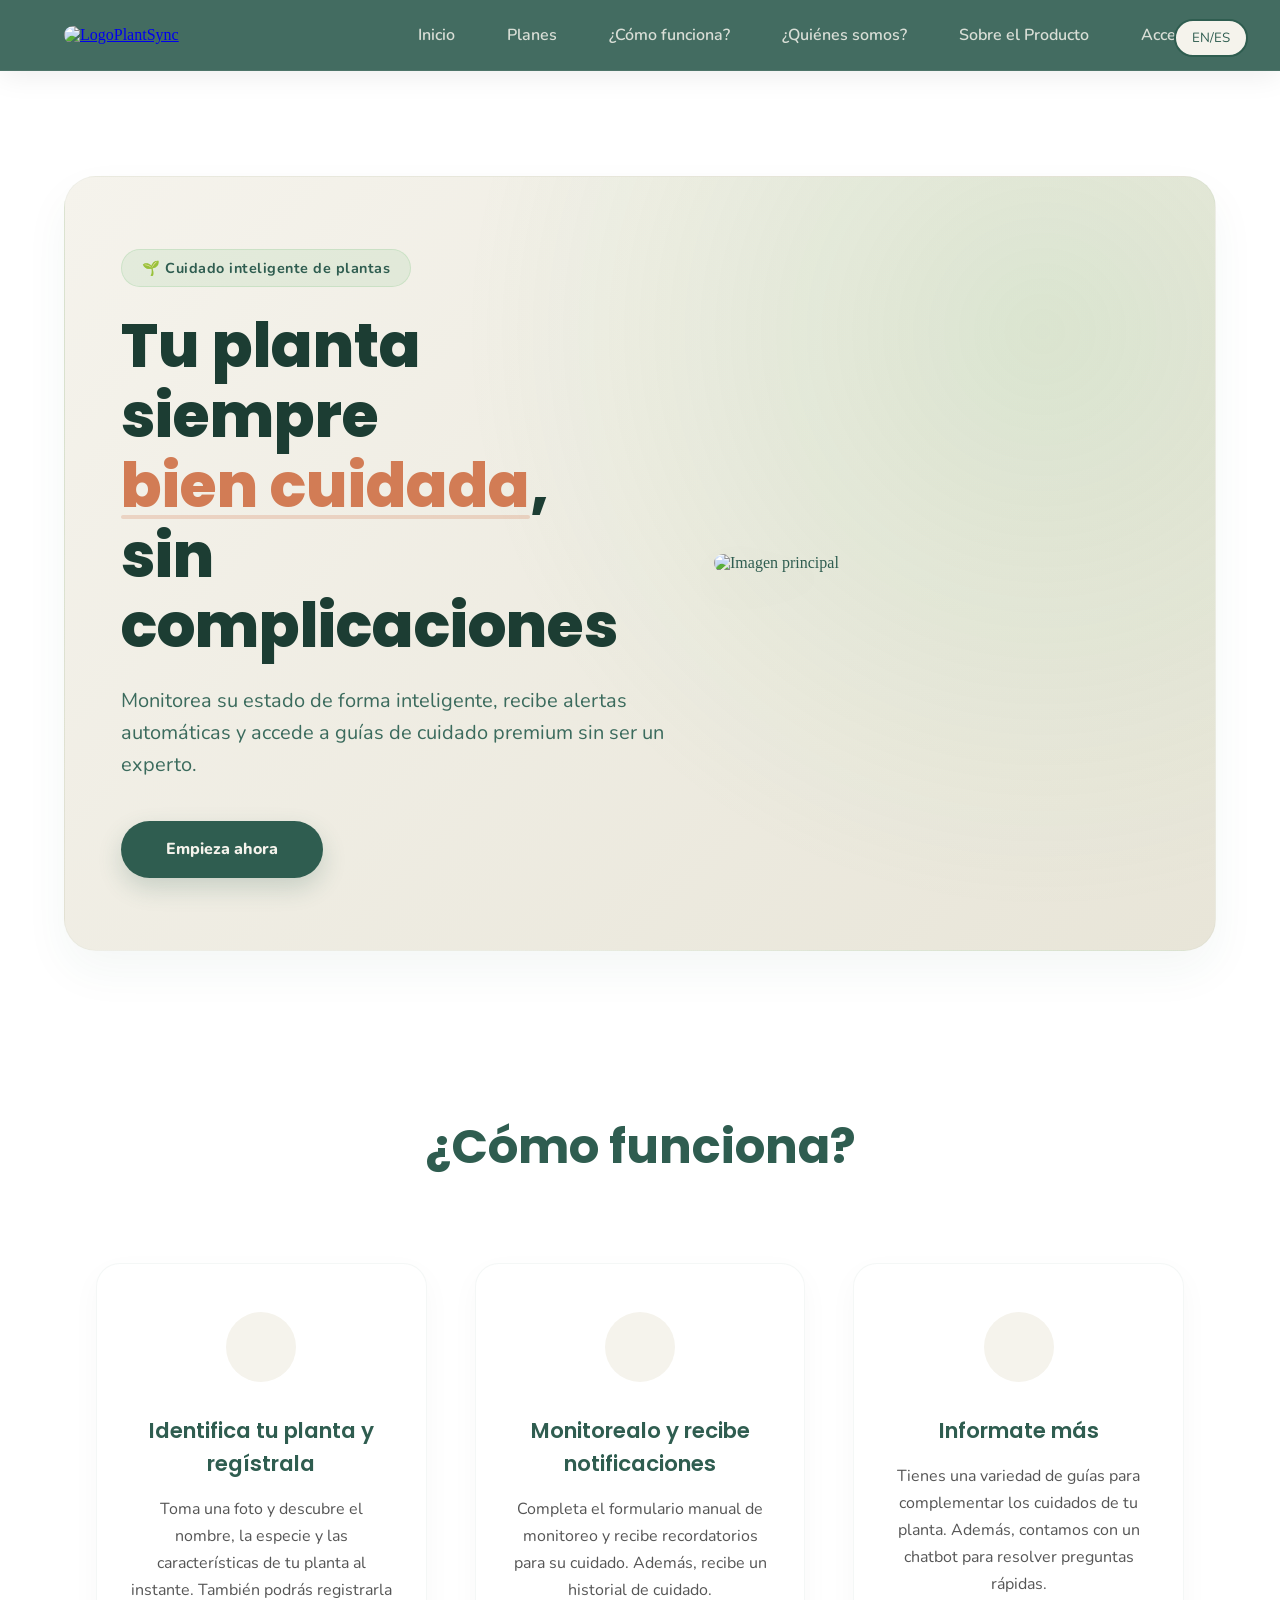
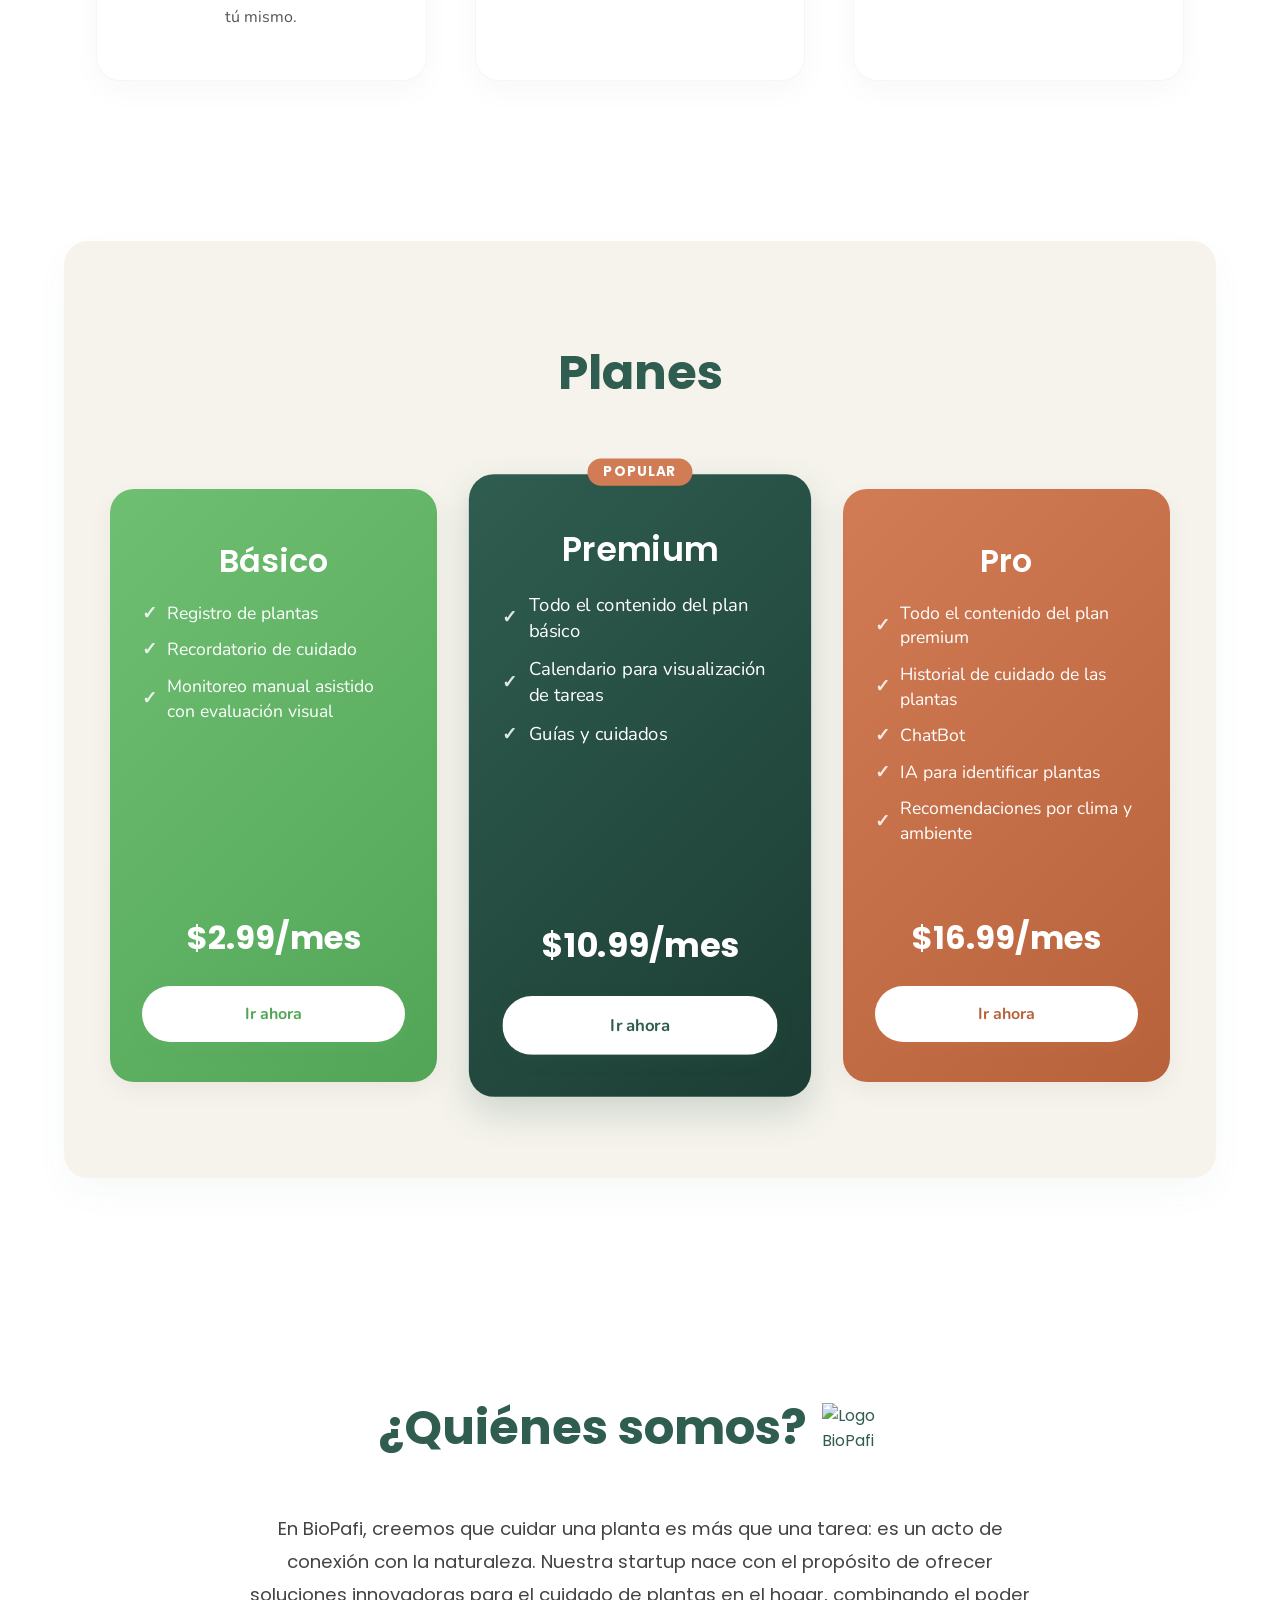
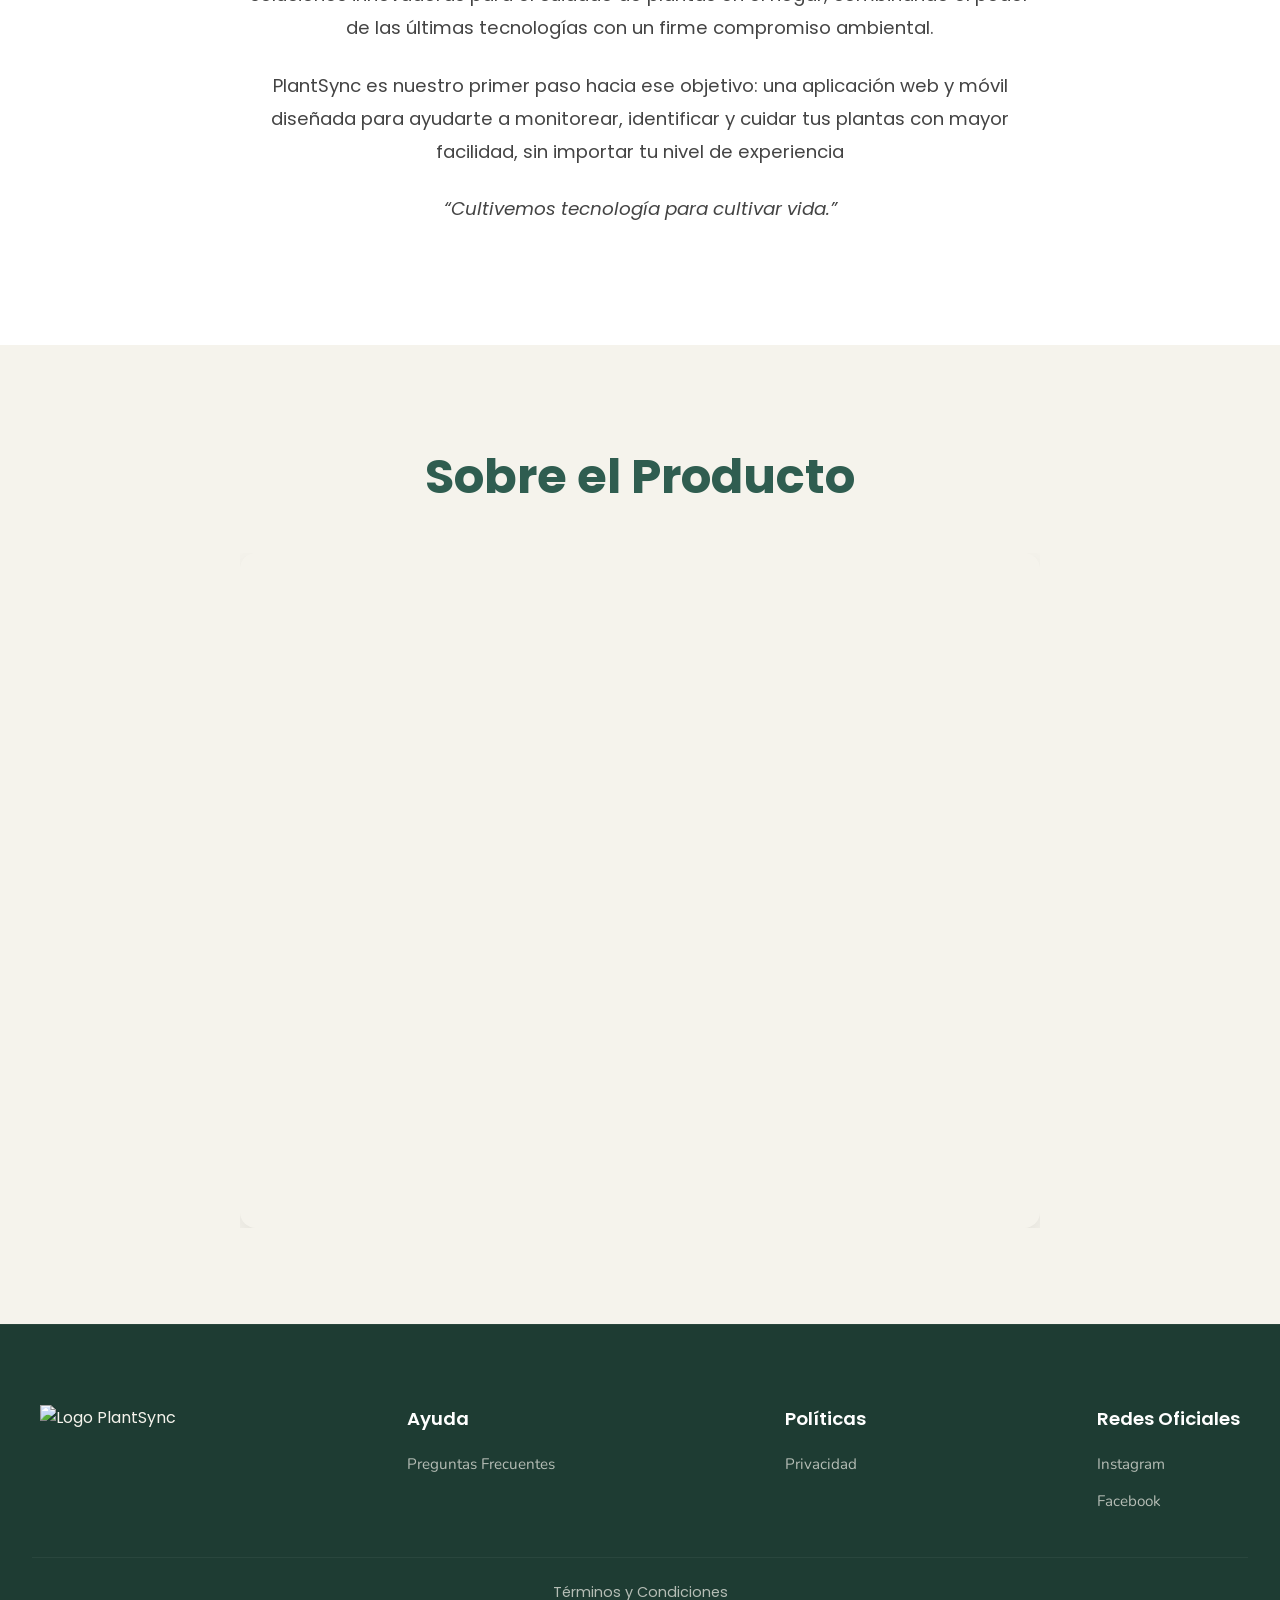
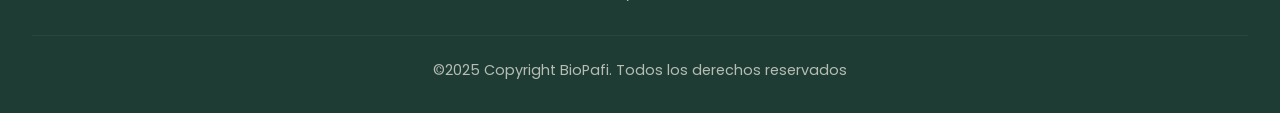
==== index.html @ e00ad630 "Update landing page design and remove team section Modernize landing page UI with gradients, animati" ====
<!DOCTYPE html>
<html lang="es">
<head>
    <meta charset="UTF-8">
    <title>PlantSync – Cuida tus plantas con tecnología inteligente</title>
    <meta name="description" content="Plataforma web para el monitoreo asistido, registro y recomendaciones personalizadas para el cuidado de tus plantas. Ideal para principiantes y expertos."/>
    <meta name="keywords" content="cuidado de plantas, monitoreo de plantas, jardinería digital, sensores, app para plantas"/>

    <meta name="author" content="Equipo BioPafi"/>
    <meta name="copyright" content="Copyright Biopafi team" />

    <link rel="stylesheet" href="style.css">

    <script type="module" src="script.js"></script>

    <!--FontAwesome-->
    <script src="https://kit.fontawesome.com/d72909e20f.js" crossorigin="anonymous"></script>

    <!-- Google Fonts: Inter, Nunito y Poppins -->
    <link rel="preconnect" href="https://fonts.googleapis.com">
    <link rel="preconnect" href="https://fonts.gstatic.com" crossorigin>
    <link href="https://fonts.googleapis.com/css2?family=Inter:ital,opsz,wght@0,14..32,100..900;1,14..32,100..900&family=Nunito:ital,wght@0,200..1000;1,200..1000&family=Poppins:ital,wght@0,100..900;1,100..900&display=swap" rel="stylesheet">


</head>
<body>
    
    <!--Header-->
    <header class="header">

        <div class="container-head">

            <button class="open-menu">

                <i class="fa-solid fa-bars"></i>

            </button>
  
            <div class="logo">

                <a href="#inicio">

                    <img src="images/logo.png" alt="LogoPlantSync" />

                </a>

            </div>
  
            <nav class="topheader">

                <ul class="menu-horizontal">


                    <li><a href="#inicio">Inicio</a></li>
                    <li><a href="#planes">Planes</a></li>
                    <li><a href="#funcionamiento">¿Cómo funciona?</a></li>
                    <li><a href="#quienes-somos">¿Quiénes somos?</a></li>
                    <li><a href="#about-product">Sobre el Producto</a></li>
                    <li><a href="https://yellow-ocean-0e2fe8a10.6.azurestaticapps.net/login">Acceder</a></li>
                </ul>

            </nav>
            
            <button id="language-toggle" class="language-btn">
                EN/ES
            </button>

        </div>

    </header>

    <!--Main-->
    <main>

        <!--HERO-->
        <section class="hero" id="inicio">

            <div class="hero-content">

                <div class="hero-badge" data-lang-es="🌱 Cuidado inteligente de plantas" data-lang-en="🌱 Smart Plant Care">🌱 Cuidado inteligente de plantas</div>

                <h1 data-lang-es="Tu planta siempre<br><span class='highlight'>bien cuidada</span>,<br>sin complicaciones" 
                    data-lang-en="Your plant always<br><span class='highlight'>well cared for</span>,<br>without complications">Tu planta siempre<br><span class="highlight">bien cuidada</span>,<br>sin complicaciones</h1>

                <p data-lang-es="Monitorea su estado de forma inteligente, recibe alertas automáticas y accede a guías de cuidado premium sin ser un experto." 
                    data-lang-en="Smartly monitor its status, receive automatic alerts and access premium care guides without being an expert.">Monitorea su estado de forma inteligente, recibe alertas automáticas y accede a guías de cuidado premium sin ser un experto.</p>

                <a href="https://yellow-ocean-0e2fe8a10.6.azurestaticapps.net/register" class="cta-button" data-lang-es="Empieza ahora" data-lang-en="Start now">Empieza ahora</a>

            </div>

            <div class="hero-image">
                
                <img src="images/image-hero.png" alt="Imagen principal" />

            </div>

        </section>

        <!--HOW-IT-WORKS-->
        <section class="how-it-works" id="funcionamiento">

            <h2 data-lang-es="¿Cómo funciona?" data-lang-en="How does it work?">¿Cómo funciona?</h2>

            <div class="steps">

                <div class="step">

                    <i class="fa-solid fa-1"></i>

                    <h3 data-lang-es="Identifica tu planta y regístrala" data-lang-en="Identify your plant and register it">Identifica tu planta y regístrala</h3>

                    <p data-lang-es="Toma una foto y descubre el nombre, la especie y las características de tu planta al instante. También podrás registrarla tú mismo." data-lang-en="Take a photo and instantly discover your plant's name, species, and characteristics. You can also register it yourself.">Toma una foto y descubre el nombre, la especie y las características de tu planta al instante. También podrás registrarla tú mismo.</p>

                </div>

                <div class="step">

                    <i class="fa-solid fa-2"></i>

                    <h3 data-lang-es="Monitorealo y recibe notificaciones" data-lang-en="Monitor it and receive notifications">Monitorealo y recibe notificaciones</h3>

                    <p data-lang-es="Completa el formulario manual de monitoreo y recibe recordatorios para su cuidado. Además, recibe un historial de cuidado." data-lang-en="Complete the manual monitoring form and receive reminders for your care. You'll also receive a care history.">Completa el formulario manual de monitoreo y recibe recordatorios para su cuidado. Además, recibe un historial de cuidado.</p>

                </div>

                <div class="step">

                    <i class="fa-solid fa-3"></i>

                    <h3 data-lang-es="Informate más" data-lang-en="Find out more">Informate más</h3>

                    <p data-lang-es="Tienes una variedad de guías para complementar los cuidados de tu planta. Además, contamos con un chatbot para resolver preguntas rápidas." data-lang-en="You have a variety of guides to complement your plant's care. We also have a chatbot to answer quick questions.">Tienes una variedad de guías para complementar los cuidados de tu planta. Además, contamos con un chatbot para resolver preguntas rápidas.</p>

                </div>

            </div>

        </section>
    
        <!--PLANS-->
        <section class="plans" id="planes">
            <h2 data-lang-es="Planes" data-lang-en="Plans">Planes</h2>
            <div class="plan-container">
                <div class="plan plan-1">
                    <h3 data-lang-es="Básico" data-lang-en="Basics">Básico</h3>
                    <div class="plan-content">
                        <ul>
                            <li data-lang-es="Registro de plantas" data-lang-en="Plant registration">
                                Registro de plantas
                            </li>
                            <li data-lang-es="Recordatorio de cuidado" data-lang-en="Care Reminder">
                                Recordatorio de cuidado
                            </li>
                            <li data-lang-es="Monitoreo manual asistido con evaluación visual" data-lang-en="Manually assisted monitoring with visual assessment">
                                Monitoreo manual asistido con evaluación visual
                            </li>
                        </ul>
                    </div>
                    <p data-lang-es="$2.99/mes" data-lang-en="$2.99/month">$2.99/mes</p>
                    <a href="https://yellow-ocean-0e2fe8a10.6.azurestaticapps.net/register" class="plan-button" data-lang-es="Ir ahora" data-lang-en="Go now">Ir ahora</a>
                </div>

                <div class="plan plan-2">
                    <h3>Premium</h3>
                    <div class="plan-content">
                        <ul>
                            <li data-lang-es="Todo el contenido del plan básico" data-lang-en="All content of the basic plan">
                                Todo el contenido del plan básico
                            </li>
                            <li data-lang-es="Calendario para visualización de tareas" data-lang-en="Calendar for viewing tasks">
                                Calendario para visualización de tareas
                            </li>
                            <li data-lang-es="Guías y cuidados" data-lang-en="Guides and care">
                                Guías y cuidados
                            </li>
                        </ul>
                    </div>
                    <p data-lang-es="$10.99/mes" data-lang-en="$10.99/month">$10.99/mes</p>
                    <a href="https://yellow-ocean-0e2fe8a10.6.azurestaticapps.net/register" class="plan-button" data-lang-es="Ir ahora" data-lang-en="Go now">Ir ahora</a>
                </div>

                <div class="plan plan-3">
                    <h3>Pro</h3>
                    <div class="plan-content">
                        <ul>
                            <li data-lang-es="Todo el contenido del plan premium" data-lang-en="All content of the premium plan">
                                Todo el contenido del plan premium
                            </li>
                            <li data-lang-es="Historial de cuidado de las plantas" data-lang-en="Plant care history">
                                Historial de cuidado de las plantas
                            </li>
                            <li data-lang-es="ChatBot" data-lang-en="ChatBot">
                                ChatBot
                            </li>
                            <li data-lang-es="IA para identificar plantas" data-lang-en="AI to identify plants">
                                IA para identificar plantas
                            </li>
                            <li data-lang-es="Recomendaciones por clima y ambiente" data-lang-en="Recommendations by climate and environment">
                                Recomendaciones por clima y ambiente
                            </li>
                        </ul>
                    </div>
                    <p data-lang-es="$16.99/mes" data-lang-en="$16.99/month">$16.99/mes</p>
                    <a href="https://yellow-ocean-0e2fe8a10.6.azurestaticapps.net/register" class="plan-button" data-lang-es="Ir ahora" data-lang-en="Go now">Ir ahora</a>
                </div>
            </div>
        </section>

        <br> 
        <br> 
        <br>

        <!-- About us -->
        <section class="about-us" id="quienes-somos">
            <div class="about-container">
              <div class="about-header">
                <h2 data-lang-es="¿Quiénes somos?" data-lang-en="Who are we?">¿Quiénes somos?</h2>
                <img src="images/LogoBioPafi.png" alt="Logo BioPafi" class="about-logo">
              </div>
              <div class="about-text">
                <p data-lang-es="En BioPafi, creemos que cuidar una planta es más que una tarea: es un acto de conexión con la naturaleza. 
                Nuestra startup nace con el propósito de ofrecer soluciones innovadoras para el cuidado de plantas en el hogar, combinando el poder de las últimas tecnologías con un firme compromiso ambiental." data-lang-en="At BioPafi, we believe that caring for a plant is more than a chore: it's an act of connection with nature.
                Our startup was born with the purpose of offering innovative solutions for home plant care, combining the power of the latest technologies with a firm environmental commitment.">
                    En BioPafi, creemos que cuidar una planta es más que una tarea: es un acto de conexión con la naturaleza. 
                    Nuestra startup nace con el propósito de ofrecer soluciones innovadoras para el cuidado de plantas en el hogar, combinando el poder de las últimas tecnologías con un firme compromiso ambiental.
                </p>
                <p data-lang-es="PlantSync es nuestro primer paso hacia ese objetivo: una aplicación web y móvil diseñada para ayudarte a monitorear, identificar y cuidar tus plantas con mayor facilidad, sin importar tu nivel de experiencia" data-lang-en="PlantSync is our first step toward that goal: a web and mobile app designed to help you monitor, identify, and care for your plants more easily, no matter your experience level.">
                    PlantSync es nuestro primer paso hacia ese objetivo: una aplicación web y móvil diseñada para ayudarte a monitorear, identificar y cuidar tus plantas con mayor facilidad, sin importar tu nivel de experiencia
                </p>
                <p data-lang-es="Cultivemos tecnología para cultivar vida." data-lang-en="Let's cultivate technology to cultivate life."><em>“Cultivemos tecnología para cultivar vida.”</em></p>
              </div>
            </div>
          </section>
        <!-- About the Product -->
        <section class="about-product" id="about-product">
            <div class="about-product-container">
                <h2 data-lang-es="Sobre el Producto" data-lang-en="About the Product">Sobre el Producto</h2>
                <div class="video-container">
                    <iframe width="560" height="315" src="https://www.youtube.com/embed/6dQiL5Xb8GU" frameborder="0" allow="accelerometer; autoplay; clipboard-write; encrypted-media; gyroscope; picture-in-picture" allowfullscreen></iframe>
                </div>
            </div>
        </section>


        <!-- Footer -->
        <footer class="footer">
            <div class="footer-content">
                <div class="footer-logo">
                    <img src="images/PlantSync-logo2.png" alt="Logo PlantSync">
                </div>
            <div class="footer-section">
                <h4 data-lang-es="Ayuda." data-lang-en="Help">Ayuda</h4>
                <ul>
                <li data-lang-es="Preguntas Frecuentes" data-lang-en="Frequently Asked Questions"><a href="#">Preguntas Frecuentes</a></li>
                </ul>
            </div>
            <div class="footer-section">
                <h4 data-lang-es="Políticas" data-lang-en="Policies">Políticas</h4>
                <ul>
                <li data-lang-es="Privacidad" data-lang-en="Privacy"><a href="#">Privacidad</a></li>
                </ul>
            </div>
            <div class="footer-section">
                <h4 data-lang-es="Redes Oficiales" data-lang-en="Official Networks">Redes Oficiales</h4>
                <ul>
                <li><a href="#">Instagram</a></li>
                <li><a href="#">Facebook</a></li>
                </ul>
            </div>
            </div>
            <div class="footer-bottom">
            <a href="terms-conditions.html" data-lang-es="Términos y Condiciones" data-lang-en="Terms and Conditions">Términos y Condiciones</a>
            </div>
            <div class="footer-bottom">
                <a href="#" data-lang-es="©2025 Copyright BioPafi. Todos los derechos reservados" data-lang-en="©2025 Copyright BioPafi. All rights reserved.">©2025 Copyright BioPafi. Todos los derechos reservados</a>
            </div>
        </footer>
    </main>
</body>
---- style.css ----
html {
  scroll-behavior: smooth;
}

* {
    margin: 0;
    padding: 0;
    box-sizing: border-box;
  }
  
  body {
    background-color: #FFFFFF;
    color: #2F5D50;
    padding-top: 8rem;
  }

  /*HEADER*/

  .header {
    position: fixed;
    left: 0;
    top: 0;
    width: 100%;
    background-color: rgba(47, 93, 80, 0.9);
    backdrop-filter: blur(12px);
    -webkit-backdrop-filter: blur(12px);
    color: #FFFFFF;
    padding: 1rem 0;
    z-index: 1000;
    box-shadow: 0 4px 30px rgba(0, 0, 0, 0.08);
    border-bottom: 1px solid rgba(255, 255, 255, 0.05);
    transition: all 0.3s ease;
  }

  .logo img {
    display: flex;
    justify-content: space-between;
    width: 180px;
    border-radius: 12px;
  }
  
  .container-head {
    display: flex;
    justify-content: space-between;
    align-items: center;
    width: 90%;
    max-width: 1200px;
    margin: auto;
    flex-wrap: wrap;
  }

  .topheader {
    display: flex;
    align-items: center;
    justify-content: space-between;
  }
  
  .menu-horizontal {
    list-style: none;
    display: flex;
    justify-content: space-around;
    flex-wrap: wrap;
    gap: 20px;
  }
  
  .menu-horizontal li a {
    display: block;
    padding: 8px 16px;
    color: rgba(245, 243, 236, 0.85);
    text-decoration: none;
    font-family: "Nunito", sans-serif;
    font-weight: 600;
    border-radius: 20px;
    transition: all 0.3s ease;
  }
  
  .menu-horizontal li a:hover {
    color: #FFFFFF;
    background-color: rgba(255, 255, 255, 0.15);
  }

  .language-btn {
    position: fixed;
    top: 1.2rem;
    right: 2rem;
    background: #F5F3EC;
    color: #2F5D50;
    border: 2px solid #2F5D50;
    padding: 0.5rem 1rem;
    border-radius: 20px;
    cursor: pointer;
    z-index: 1001;
    font-family: "Nunito", sans-serif;
    transition: all 0.3s ease;
}

.language-btn:hover {
    background: #2F5D50;
    color: #F5F3EC;
    border-color: #F5F3EC;
}



  /*HERO SECTION*/

  .hero {
    display: flex;
    justify-content: space-between;
    align-items: center;
    scroll-margin-top: 8rem;
    padding: 4.5rem 3.5rem;
    background: radial-gradient(circle at 85% 20%, rgba(111, 191, 115, 0.15) 0%, rgba(245, 243, 236, 0) 50%), linear-gradient(135deg, #F5F3EC 0%, #E8E5D8 100%);
    color: #2F5D50;
    border-radius: 32px;
    flex-wrap: wrap;
    gap: 3rem;
    max-width: 1200px;
    margin: 3rem auto;
    width: 90%;
    box-shadow: 0 20px 45px rgba(47, 93, 80, 0.05);
    position: relative;
    border: 1px solid rgba(47, 93, 80, 0.03);
  }

  .hero-badge {
    display: inline-block;
    background-color: rgba(111, 191, 115, 0.12);
    color: #2F5D50;
    padding: 0.5rem 1.25rem;
    border-radius: 30px;
    font-size: 0.9rem;
    font-weight: 700;
    font-family: "Nunito", sans-serif;
    margin-bottom: 1.5rem;
    letter-spacing: 0.5px;
    border: 1px solid rgba(111, 191, 115, 0.2);
  }

  .hero-content {
    padding: 0;
    flex: 1 1 500px;
  }
  
  .hero-content h1 {
    font-size: 3.8rem;
    font-family: "Poppins", sans-serif;
    line-height: 1.15;
    margin-bottom: 1.5rem;
    font-weight: 800;
    color: #1c3d33;
  }

  .hero-content .highlight {
    color: #D27C55;
    position: relative;
    display: inline-block;
  }

  .hero-content .highlight::after {
    content: '';
    position: absolute;
    bottom: 2px;
    left: 0;
    width: 100%;
    height: 4px;
    background-color: rgba(210, 124, 85, 0.25);
    border-radius: 2px;
  }

  .hero-content p {
    font-size: 1.25rem;
    font-family: "Nunito", sans-serif;
    line-height: 1.6;
    margin-bottom: 2.5rem;
    color: #3b6b5d;
    max-width: 580px;
  }
  
  .cta-button {
    display: inline-block;
    background-color: #2F5D50;
    color: #F5F3EC;
    padding: 1.1rem 2.8rem;
    border-radius: 50px;
    text-decoration: none;
    font-weight: 800;
    text-align: center;
    font-family: "Nunito", sans-serif;
    box-shadow: 0 10px 25px rgba(47, 93, 80, 0.2);
    transition: all 0.3s cubic-bezier(0.4, 0, 0.2, 1);
  }

  .cta-button:hover {
    transform: translateY(-3px);
    box-shadow: 0 15px 30px rgba(47, 93, 80, 0.35);
    background-color: #3b7464;
  }

  .hero-image {
    padding: 0;
    flex: 1 1 400px;
    display: flex;
    justify-content: center;
  }

  @keyframes float {
    0% {
      transform: translateY(0px) rotate(0deg);
    }
    50% {
      transform: translateY(-12px) rotate(1deg);
    }
    100% {
      transform: translateY(0px) rotate(0deg);
    }
  }

  .hero-image img {
    width: 100%;
    max-width: 550px;
    height: auto;
    border-radius: 24px;
    animation: float 6s ease-in-out infinite;
    filter: drop-shadow(0 15px 30px rgba(0,0,0,0.06));
  }

  /*HOW-IT-WORKS SECTION*/

  .how-it-works {
    text-align: center;
    scroll-margin-top: 8rem;
    padding: 6rem 2rem;
    margin: 4rem auto;
    max-width: 1200px;
    width: 90%;
  }
  
  .how-it-works h2 {
    font-family: "Poppins", sans-serif;
    font-size: 3rem;
    margin-bottom: 5rem;
    color: #2F5D50;
    font-weight: 700;
  }
  
  .steps {
    display: flex;
    justify-content: space-around;
    flex-wrap: wrap;
    gap: 3rem;
  }
  
  .step {
    flex: 1 1 280px;
    max-width: 350px;
    background: #FFFFFF;
    padding: 3rem 2rem;
    border-radius: 24px;
    box-shadow: 0 10px 30px rgba(0, 0, 0, 0.03);
    border: 1px solid rgba(47, 93, 80, 0.05);
    transition: all 0.3s ease;
    display: flex;
    flex-direction: column;
    align-items: center;
  }

  .step:hover {
    transform: translateY(-5px);
    box-shadow: 0 15px 35px rgba(47, 93, 80, 0.08);
    border-color: rgba(47, 93, 80, 0.15);
  }
  
  .step i {
    font-size: 1.5rem;
    margin-bottom: 2rem;
    color: #2F5D50;
    background-color: #F5F3EC;
    border-radius: 50%;
    width: 70px;
    height: 70px;
    display: inline-flex;
    align-items: center;
    justify-content: center;
    transition: all 0.3s ease;
  }

  .step:hover i {
    background-color: #2F5D50;
    color: #F5F3EC;
  }
  
  .step h3 {
    font-family: "Poppins", sans-serif;
    font-size: 1.35rem;
    margin-bottom: 1rem;
    color: #2F5D50;
    font-weight: 600;
  }
  
  .step p {
    font-family: "Nunito", sans-serif;
    font-size: 1rem;
    color: #555555;
    line-height: 1.7;
    text-align: center;
  }

  /*Plans SECTION*/

  .plans {
    text-align: center;
    scroll-margin-top: 8rem;
    padding: 6rem 2rem;
    background-color: #F5F3EC;
    width: 90%;
    max-width: 1200px;
    margin: 4rem auto;
    border-radius: 24px;
    box-shadow: 0 15px 35px rgba(47, 93, 80, 0.04);
  }

  .plans h2 {
    font-family: "Poppins", sans-serif;
    font-size: 3rem;
    margin-bottom: 5rem;
    color: #2F5D50;
    font-weight: 700;
  }

  .plan-container {
    display: flex;
    justify-content: center;
    align-items: stretch;
    flex-wrap: wrap;
    gap: 2.5rem;
  }

  .plan {
    display: flex;
    flex-direction: column;
    color: #FFFFFF;
    font-family: "Poppins", sans-serif;
    padding: 3rem 2rem 2.5rem;
    width: 30%;
    min-width: 300px;
    border-radius: 24px;
    transition: all 0.3s cubic-bezier(0.4, 0, 0.2, 1);
    box-shadow: 0 8px 25px rgba(0, 0, 0, 0.05);
    border: none;
    text-align: left;
  }

  .plan-2 {
    transform: scale(1.05);
    box-shadow: 0 15px 35px rgba(47, 93, 80, 0.2);
    position: relative;
  }

  .plan-2::before {
    content: 'POPULAR';
    position: absolute;
    top: -15px;
    left: 50%;
    transform: translateX(-50%);
    background-color: #D27C55;
    color: #FFFFFF;
    font-size: 0.8rem;
    font-weight: 700;
    padding: 4px 15px;
    border-radius: 20px;
    letter-spacing: 1px;
  }

  .plan:hover {
    transform: translateY(-8px);
    box-shadow: 0 20px 40px rgba(0, 0, 0, 0.15);
  }

  .plan-2:hover {
    transform: translateY(-8px) scale(1.05);
    box-shadow: 0 20px 40px rgba(47, 93, 80, 0.3);
  }

  .plan h3 {
    font-size: 2rem;
    font-family: "Poppins", sans-serif;
    text-align: center;
    margin-bottom: 1rem;
    font-weight: 600;
  }

  .plan p {
    font-size: 2rem;
    font-weight: bold;
    font-family: "Poppins", sans-serif;
    margin: 1.5rem 0;
    text-align: center;
  }

  .plan-content {
    flex-grow: 1;
    display: flex;
    align-items: flex-start;
    justify-content: center;
    margin-bottom: 2rem;
  }

  .plan-content ul { 
    padding: 0;
    list-style: none;
  } 

  .plan li {
    font-size: 1.1rem;
    font-family: "Nunito", sans-serif;
    margin-bottom: 0.75rem;
    display: flex;
    align-items: center;
    gap: 10px;
    line-height: 1.4;
  } 

  .plan li::before {
    content: '✓';
    font-weight: bold;
    color: rgba(255, 255, 255, 0.85);
  }

  .plan-1 {
    background: linear-gradient(135deg, #6FBF73 0%, #52a556 100%);
  }

  .plan-2 {
    background: linear-gradient(135deg, #2F5D50 0%, #1c3d33 100%);
  }

  .plan-3 {
    background: linear-gradient(135deg, #D27C55 0%, #b8623b 100%);
  }

  /*About us*/
  .about-us {
    padding: 6rem 2rem;
    background-color: white;
    font-family: "Poppins", sans-serif;
    width: 90%;
    max-width: 1200px;
    margin: 0 auto;
  }
  
  .about-container {
    max-width: 1000px;
    margin: auto;
  }
  
  .about-header {
    display: flex;
    align-items: center;
    justify-content: center;
    gap: 15px;
    margin-bottom: 3rem;
  }
  
  .about-header h2 {
    font-size: 3rem;
    color: #2F5D50;
    font-weight: 700;
  }
  
  .about-logo {
    width: 80px;
    height: auto;
  }
  
  .about-text {
    text-align: center;
  }
  
  .about-text p {
    margin-bottom: 1.5rem;
    font-size: 1.15rem;
    color: #444;
    line-height: 1.8;
    max-width: 800px;
    margin-left: auto;
    margin-right: auto;
  }
/*Footer*/
.footer {
  background-color: #1e3c33;
  color: #F5F3EC;
  padding: 5rem 2rem 2rem;
  font-family: "Poppins", sans-serif;
  border-top: 1px solid rgba(255, 255, 255, 0.05);
}

.footer-logo {
  text-align: left;
  margin-bottom: 30px;
}

.footer-logo img {
  width: 130px;
  height: auto;
}

.footer-content {
  display: flex;
  justify-content: space-between;
  align-items: flex-start;
  flex-wrap: wrap;
  gap: 3rem;
  max-width: 1200px;
  margin: 0 auto;
}

.footer-section h4 {
  margin-bottom: 1.2rem;
  color: #FFFFFF;
  font-size: 1.15rem;
  font-weight: 600;
}

.footer-section ul {
  list-style: none;
  padding: 0;
}

.footer-section ul li {
  margin-bottom: 0.75rem;
}

.footer-section ul li a {
  color: rgba(245, 243, 236, 0.7);
  text-decoration: none;
  font-size: 0.95rem;
  font-family: "Nunito", sans-serif;
  transition: color 0.3s ease;
}

.footer-section ul li a:hover {
  color: #FFFFFF;
}

.footer-bottom {
  margin-top: 2rem;
  text-align: center;
  font-size: 0.9em;
  color: rgba(245, 243, 236, 0.5);
  border-top: 1px solid rgba(255, 255, 255, 0.05);
  padding-top: 1.5rem;
}

.footer-bottom a {
  color: rgba(245, 243, 236, 0.7);
  text-decoration: none;
  transition: color 0.3s ease;
}

.footer-bottom a:hover {
  color: #FFFFFF;
  text-decoration: underline;
}

/* Terms & Conditions Page Styles */
.terms-conditions {
  display: flex;
  justify-content: space-between;
  align-items: flex-start;
  gap: 4rem;
  max-width: 1100px;
  margin: 4rem auto;
  padding: 3rem;
  background: #FFFFFF;
  border-radius: 24px;
  box-shadow: 0 15px 35px rgba(0, 0, 0, 0.04);
  border: 1px solid rgba(47, 93, 80, 0.05);
  font-family: "Nunito", sans-serif;
  text-align: left;
}

.terms-container {
  flex: 1 1 700px;
}

.terms-conditions h1 {
  color: #1c3d33;
  font-size: 2.8rem;
  font-family: "Poppins", sans-serif;
  font-weight: 700;
  margin-bottom: 2rem;
  margin-top: 0.5rem;
}

.terms-container strong {
  display: block;
  font-size: 1.2rem;
  color: #2F5D50;
  font-family: "Poppins", sans-serif;
  margin-top: 2rem;
  margin-bottom: 0.75rem;
  font-weight: 700;
}

.terms-container p {
  font-size: 1rem;
  line-height: 1.7;
  color: #555555;
  margin-bottom: 1.5rem;
}

.logo-container {
  flex: 0 0 220px;
  position: sticky;
  top: 10rem;
  display: flex;
  flex-direction: column;
  align-items: center;
  gap: 1.5rem;
  padding: 2rem;
  background-color: #F5F3EC;
  border-radius: 20px;
  border: 1px solid rgba(47, 93, 80, 0.05);
}

.logo-container img {
  width: 120px;
  height: auto;
}

.logo-container::after {
  content: 'PlantSync Legal';
  font-family: "Poppins", sans-serif;
  font-size: 0.9rem;
  font-weight: 700;
  color: #2F5D50;
}

.back-link {
  display: inline-flex;
  align-items: center;
  color: #2F5D50;
  text-decoration: none;
  font-weight: 700;
  font-family: "Poppins", sans-serif;
  margin-bottom: 1rem;
  transition: all 0.3s ease;
  font-size: 0.95rem;
}

.back-link:hover {
  color: #D27C55;
  transform: translateX(-3px);
}

@media (max-width: 900px) {
  .terms-conditions {
    flex-direction: column-reverse;
    padding: 2rem;
    margin: 2rem auto;
    width: 90%;
    gap: 2rem;
  }

  .logo-container {
    position: static;
    width: 100%;
    flex-direction: row;
    justify-content: center;
    padding: 1rem;
  }
}

/* Escondemos el botón de menú en pantallas grandes */
.open-menu {
  display: none;
}

/* Responsive */
@media (max-width: 1400px) {
  .hero-image {
    width: 300px;
  }
}

@media (max-width: 1270px) {
  .container-head {
    flex-direction: column;
  }

  .logo {
    margin-bottom: 10px;
  }

  .menu-horizontal {
    flex-direction: column;
    align-items: center;
    margin: 20px 0;
    gap: 0px;
    display: none; /* Escondemos el menú por defecto */
  }

  .menu-horizontal.menu_opened {
    display: flex; /* Mostramos el menú cuando está abierto */
  }

  .open-menu {
    display: block;
    background: none;
    border: none;
    color: white;
    font-size: 1.3rem;
    cursor: pointer;
    align-self: flex-start; /* Alineamos el botón a la izquierda */
  }

  .plan-container {
    flex-direction: column;
    align-items: center;
    gap: 3rem;
  }

  .plan {
    width: 80%;
    height: auto;
  }

  .plan-2 {
    transform: none;
  }

  .plan-2:hover {
    transform: translateY(-8px);
  }

  .plans {
    height: auto;
    width: 100%;
    margin: 0 auto;
  }

  .about-container {
    flex-direction: row;
    justify-content: space-between;
    align-items: center;
  }

  .about-text {
    flex: 1;
    text-align: left;
  }

  .about-image {
    flex: 0 0 auto;
  }

  .footer-content {
    flex-direction: row;
    justify-content: center;
    align-items: flex-start;
  }

  .language-btn {
    position: static;
    order: -1;
    margin: 10px 0;
  }
}

@media (max-width: 1000px) {
  .hero-image {
    display: none;
  }
}

/* About Product Section */
.about-product {
  padding: 6rem 2rem;
  background-color: #F5F3EC;
  font-family: "Poppins", sans-serif;
  scroll-margin-top: 8rem;
}

.about-product-container {
  max-width: 1200px;
  margin: 0 auto;
  text-align: center;
}

.about-product h2 {
  font-size: 3rem;
  color: #2F5D50;
  margin-bottom: 40px;
  font-weight: 700;
}

/* Video Container Styles */
.video-container {
  position: relative;
  padding-bottom: 56.25%; /* 16:9 Aspect Ratio */
  height: 0;
  overflow: hidden;
  margin: 0 auto;
  max-width: 800px;
}

.video-container iframe {
  position: absolute;
  top: 0;
  left: 0;
  width: 100%;
  height: 100%;
  border-radius: 16px;
  box-shadow: 0 10px 25px rgba(0, 0, 0, 0.08);
  border: none;
}

/* Responsive adjustments */
@media (max-width: 768px) {
  .about-product h2 {
    font-size: 2.5rem;
  }
}

/* Plan Button Styles */
.plan-button {
  display: block;
  margin-top: auto;
  padding: 0.95rem 1.5rem;
  background-color: #FFFFFF;
  text-decoration: none;
  border-radius: 50px;
  font-weight: 700;
  text-align: center;
  font-family: "Nunito", sans-serif;
  border: 2px solid transparent;
  transition: all 0.3s ease;
  width: 100%;
}

.plan-1 .plan-button {
  color: #52a556;
  box-shadow: 0 4px 15px rgba(111, 191, 115, 0.2);
}

.plan-2 .plan-button {
  color: #2F5D50;
  box-shadow: 0 4px 15px rgba(47, 93, 80, 0.25);
}

.plan-3 .plan-button {
  color: #b8623b;
  box-shadow: 0 4px 15px rgba(210, 124, 85, 0.2);
}

.plan-button:hover {
  background-color: #F5F3EC;
  color: #2F5D50;
  transform: translateY(-2px);
  box-shadow: 0 6px 20px rgba(0, 0, 0, 0.15);
}

@media (max-width: 768px) {
  .plan-button {
    padding: 0.8rem 1.2rem;
    font-size: 0.95rem;
  }
}
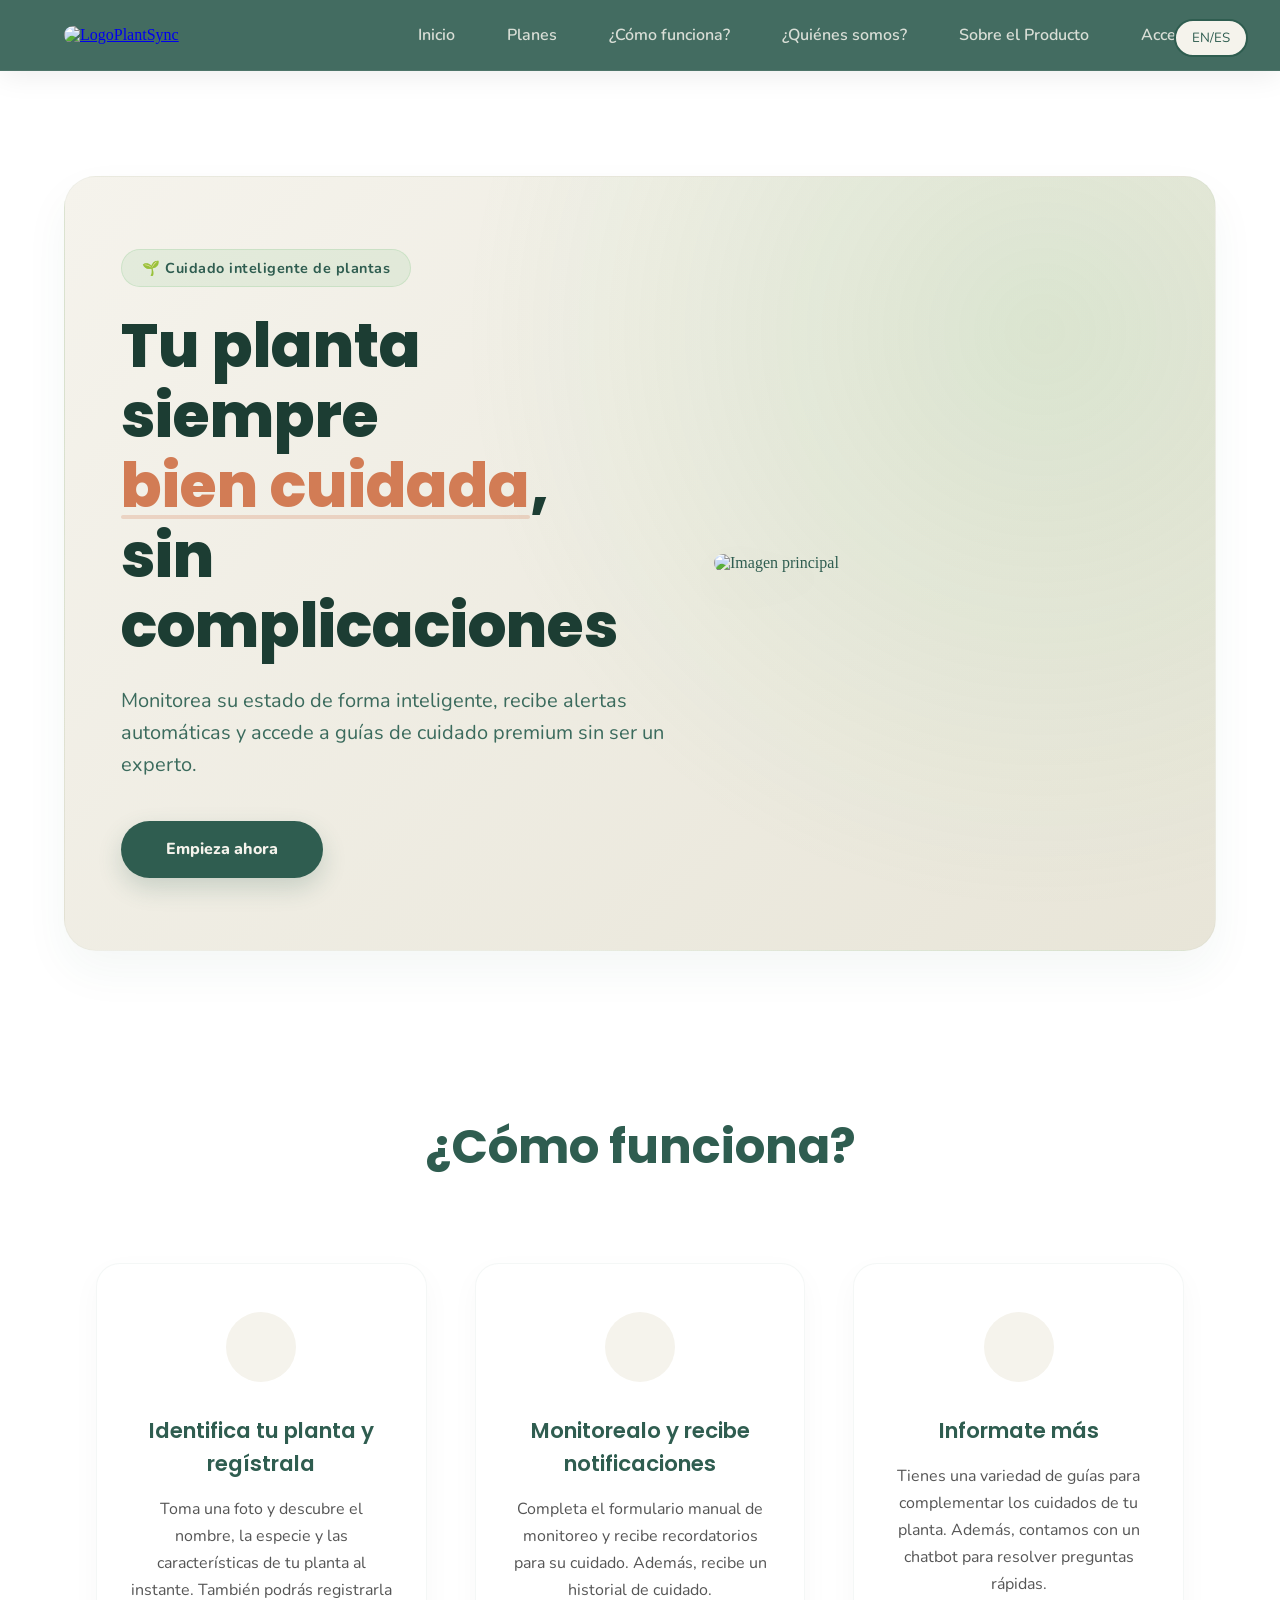
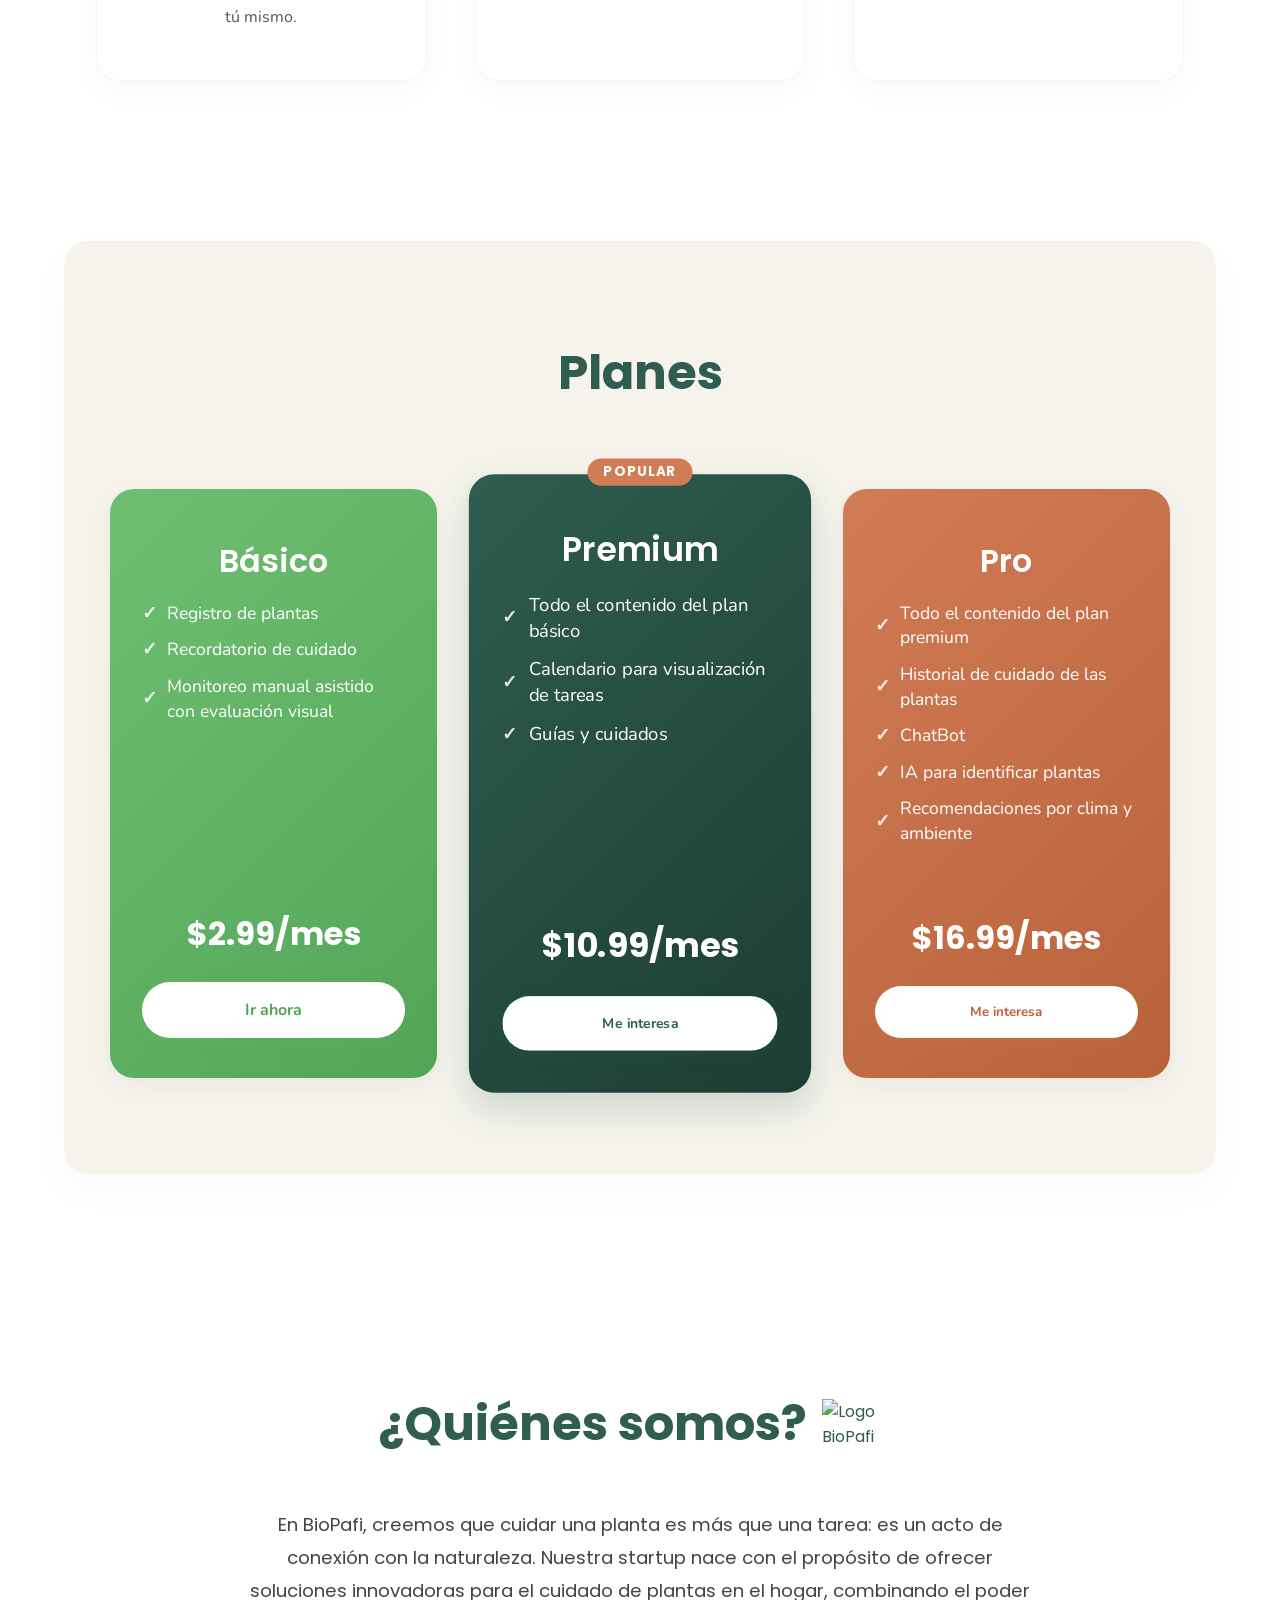
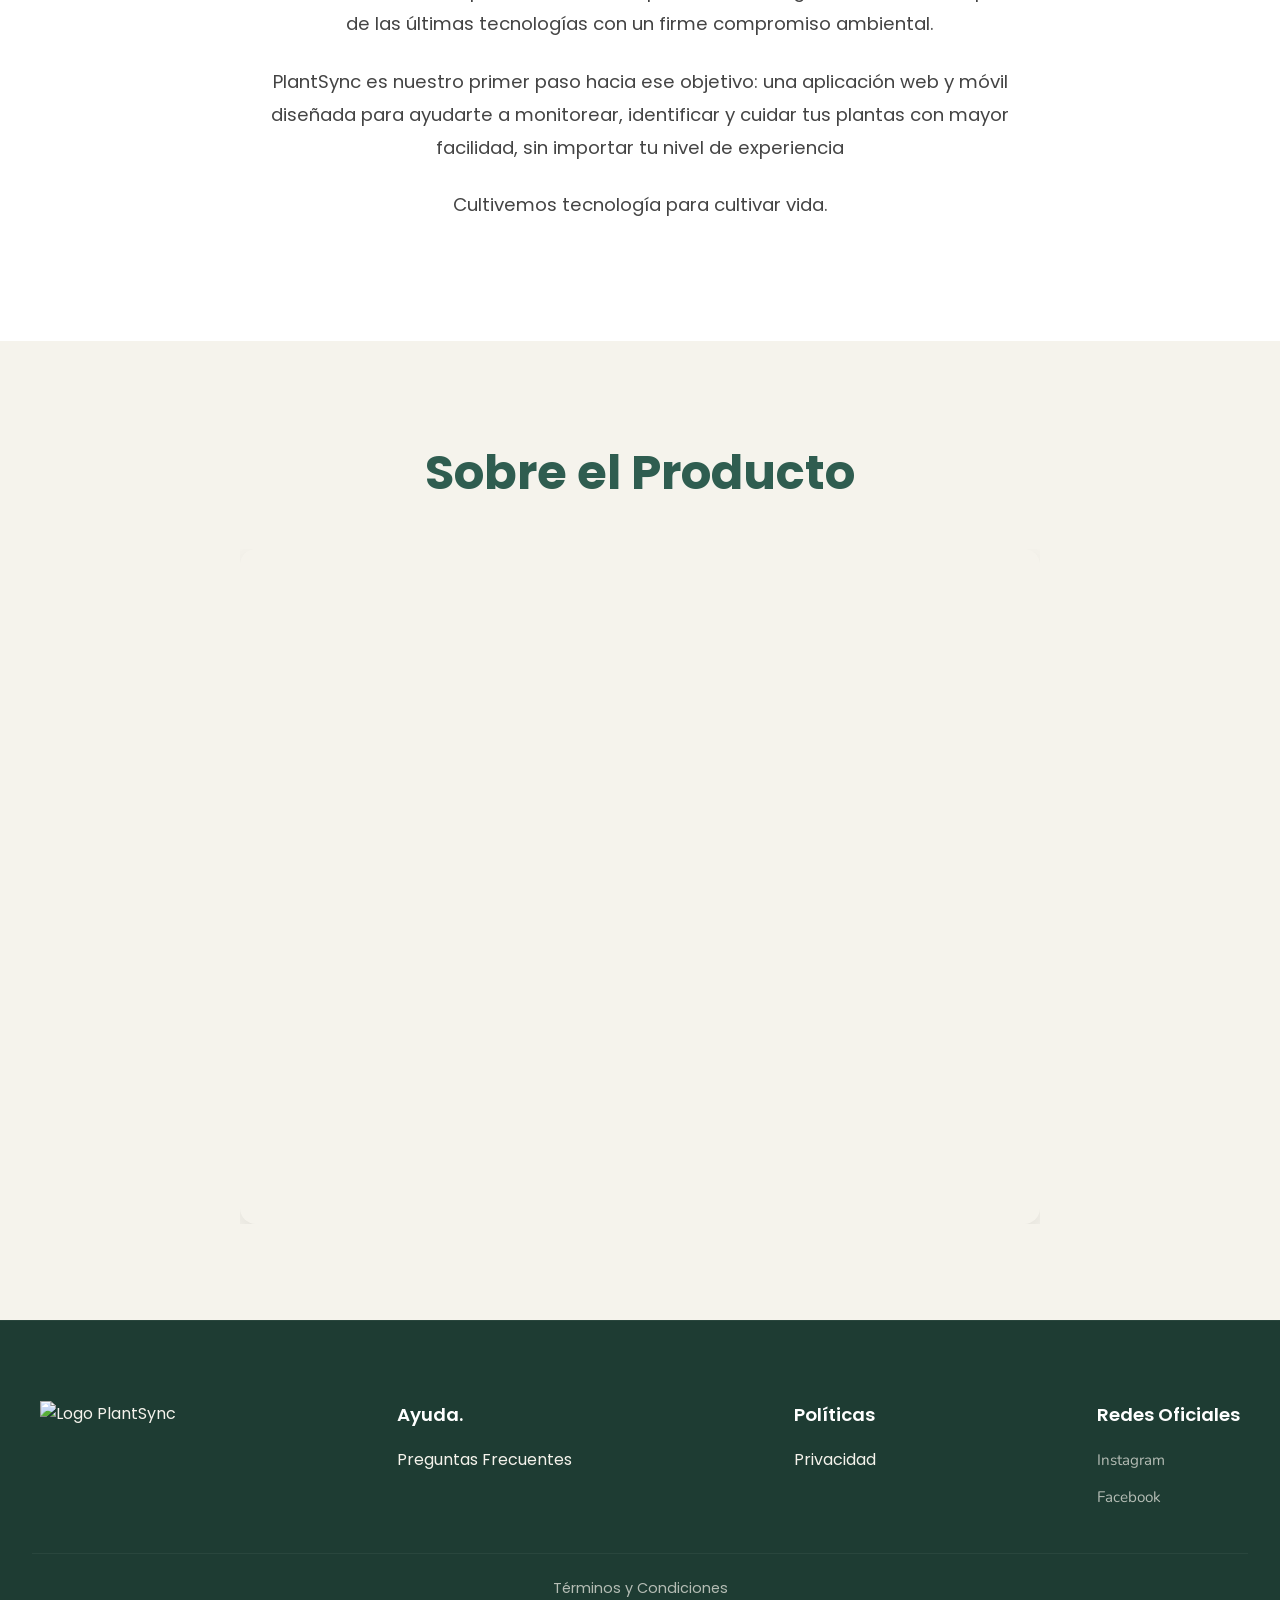
==== commit 30f9c61a: "Add waitlist modal and handlers Replace remote auth/register links with localhost dev links, convert" ====
--- a/index.html
+++ b/index.html
@@ -56,7 +56,7 @@
                     <li><a href="#funcionamiento">¿Cómo funciona?</a></li>
                     <li><a href="#quienes-somos">¿Quiénes somos?</a></li>
                     <li><a href="#about-product">Sobre el Producto</a></li>
-                    <li><a href="https://yellow-ocean-0e2fe8a10.6.azurestaticapps.net/login">Acceder</a></li>
+                    <li><a href="http://localhost:4200/login">Acceder</a></li>
                 </ul>
 
             </nav>
@@ -85,7 +85,7 @@
                 <p data-lang-es="Monitorea su estado de forma inteligente, recibe alertas automáticas y accede a guías de cuidado premium sin ser un experto." 
                     data-lang-en="Smartly monitor its status, receive automatic alerts and access premium care guides without being an expert.">Monitorea su estado de forma inteligente, recibe alertas automáticas y accede a guías de cuidado premium sin ser un experto.</p>
 
-                <a href="https://yellow-ocean-0e2fe8a10.6.azurestaticapps.net/register" class="cta-button" data-lang-es="Empieza ahora" data-lang-en="Start now">Empieza ahora</a>
+                <a href="http://localhost:4200/register" class="cta-button" data-lang-es="Empieza ahora" data-lang-en="Start now">Empieza ahora</a>
 
             </div>
 
@@ -158,7 +158,7 @@
                         </ul>
                     </div>
                     <p data-lang-es="$2.99/mes" data-lang-en="$2.99/month">$2.99/mes</p>
-                    <a href="https://yellow-ocean-0e2fe8a10.6.azurestaticapps.net/register" class="plan-button" data-lang-es="Ir ahora" data-lang-en="Go now">Ir ahora</a>
+                    <a href="http://localhost:4200/register" class="plan-button" data-lang-es="Ir ahora" data-lang-en="Go now">Ir ahora</a>
                 </div>
 
                 <div class="plan plan-2">
@@ -177,7 +177,7 @@
                         </ul>
                     </div>
                     <p data-lang-es="$10.99/mes" data-lang-en="$10.99/month">$10.99/mes</p>
-                    <a href="https://yellow-ocean-0e2fe8a10.6.azurestaticapps.net/register" class="plan-button" data-lang-es="Ir ahora" data-lang-en="Go now">Ir ahora</a>
+                    <button class="plan-button waitlist-trigger" data-plan="Premium" data-lang-es="Me interesa" data-lang-en="I'm interested">Me interesa</button>
                 </div>
 
                 <div class="plan plan-3">
@@ -202,7 +202,7 @@
                         </ul>
                     </div>
                     <p data-lang-es="$16.99/mes" data-lang-en="$16.99/month">$16.99/mes</p>
-                    <a href="https://yellow-ocean-0e2fe8a10.6.azurestaticapps.net/register" class="plan-button" data-lang-es="Ir ahora" data-lang-en="Go now">Ir ahora</a>
+                    <button class="plan-button waitlist-trigger" data-plan="Pro" data-lang-es="Me interesa" data-lang-en="I'm interested">Me interesa</button>
                 </div>
             </div>
         </section>
@@ -272,11 +272,43 @@
             <div class="footer-bottom">
             <a href="terms-conditions.html" data-lang-es="Términos y Condiciones" data-lang-en="Terms and Conditions">Términos y Condiciones</a>
             </div>
-            <div class="footer-bottom">
-                <a href="#" data-lang-es="©2025 Copyright BioPafi. Todos los derechos reservados" data-lang-en="©2025 Copyright BioPafi. All rights reserved.">©2025 Copyright BioPafi. Todos los derechos reservados</a>
-            </div>
         </footer>
     </main>
+
+    <!-- Modal de Lista de Espera -->
+    <div id="waitlist-modal" class="modal-overlay" style="display: none;">
+        <div class="modal-card">
+            <button class="close-modal">&times;</button>
+            <div class="modal-header">
+                <h3 data-lang-es="¡Únete a la Lista de Espera!" data-lang-en="Join the Waitlist!">¡Únete a la Lista de Espera!</h3>
+                <p data-lang-es="Registra tu interés en el plan de pago y sé de los primeros en probarlo." data-lang-en="Register your interest in the paid plan and be among the first to try it.">Registra tu interés en el plan de pago y sé de los primeros en probarlo.</p>
+            </div>
+            <form id="waitlist-form">
+                <input type="hidden" id="selected-plan-input" name="plan">
+                
+                <div class="modal-form-group">
+                    <label for="waitlist-name" data-lang-es="Nombre Completo" data-lang-en="Full Name">Nombre Completo</label>
+                    <input type="text" id="waitlist-name" placeholder="John Doe" required>
+                </div>
+                
+                <div class="modal-form-group">
+                    <label for="waitlist-email" data-lang-es="Correo Electrónico" data-lang-en="Email Address">Correo Electrónico</label>
+                    <input type="email" id="waitlist-email" placeholder="correo@ejemplo.com" required>
+                </div>
+                
+                <div class="modal-form-group">
+                    <label data-lang-es="Plan Seleccionado" data-lang-en="Selected Plan">Plan Seleccionado</label>
+                    <input type="text" id="display-plan" readonly style="font-weight: bold; background-color: rgba(0,0,0,0.05);">
+                </div>
+
+                <button type="submit" class="modal-submit-btn" data-lang-es="Registrar interés" data-lang-en="Register interest">Registrar interés</button>
+            </form>
+            <div id="waitlist-success-msg" class="success-message" style="display: none; text-align: center; margin-top: 1rem;">
+                <i class="fa-solid fa-circle-check" style="font-size: 2.5rem; color: #4CAF50; margin-bottom: 0.5rem;"></i>
+                <p data-lang-es="¡Gracias por tu interés! Hemos guardado tus datos en la lista de espera." data-lang-en="Thank you for your interest! We have saved your details in the waitlist." style="font-weight: 600;">¡Gracias por tu interés! Hemos guardado tus datos en la lista de espera.</p>
+            </div>
+        </div>
+    </div>
 </body>
 
   
--- a/style.css
+++ b/style.css
@@ -866,4 +866,165 @@
     padding: 0.8rem 1.2rem;
     font-size: 0.95rem;
   }
+}
+
+/* Modal Overlay & Glassmorphism Design */
+.modal-overlay {
+  position: fixed;
+  top: 0;
+  left: 0;
+  width: 100%;
+  height: 100%;
+  background: rgba(28, 61, 51, 0.6);
+  backdrop-filter: blur(10px);
+  -webkit-backdrop-filter: blur(10px);
+  display: flex;
+  justify-content: center;
+  align-items: center;
+  z-index: 2000;
+  transition: opacity 0.3s ease;
+}
+
+/* Premium Modal Card */
+.modal-card {
+  background: linear-gradient(145deg, #ffffff, #f7f9f7);
+  border: 1px solid rgba(47, 93, 80, 0.15);
+  border-radius: 24px;
+  padding: 3rem 2.5rem;
+  width: 90%;
+  max-width: 480px;
+  box-shadow: 0 25px 50px -12px rgba(47, 93, 80, 0.25);
+  position: relative;
+  animation: modalReveal 0.4s cubic-bezier(0.16, 1, 0.3, 1) forwards;
+}
+
+@keyframes modalReveal {
+  from {
+    opacity: 0;
+    transform: translateY(20px) scale(0.95);
+  }
+  to {
+    opacity: 1;
+    transform: translateY(0) scale(1);
+  }
+}
+
+/* Close Button */
+.close-modal {
+  position: absolute;
+  top: 1.5rem;
+  right: 1.5rem;
+  background: rgba(47, 93, 80, 0.08);
+  border: none;
+  font-size: 1.5rem;
+  line-height: 1;
+  color: #2F5D50;
+  cursor: pointer;
+  width: 32px;
+  height: 32px;
+  border-radius: 50%;
+  display: flex;
+  align-items: center;
+  justify-content: center;
+  transition: all 0.2s ease;
+}
+
+.close-modal:hover {
+  background: rgba(210, 124, 85, 0.15);
+  color: #D27C55;
+  transform: rotate(90deg);
+}
+
+/* Modal Content Header */
+.modal-header {
+  margin-bottom: 2rem;
+  text-align: center;
+}
+
+.modal-header h3 {
+  font-family: "Poppins", sans-serif;
+  color: #1c3d33;
+  font-size: 1.8rem;
+  font-weight: 700;
+  margin-bottom: 0.5rem;
+}
+
+.modal-header p {
+  color: #557b6f;
+  font-family: "Nunito", sans-serif;
+  font-size: 0.95rem;
+  line-height: 1.5;
+}
+
+/* Form Styles */
+.modal-form-group {
+  margin-bottom: 1.5rem;
+  display: flex;
+  flex-direction: column;
+  text-align: left;
+}
+
+.modal-form-group label {
+  font-family: "Poppins", sans-serif;
+  font-size: 0.85rem;
+  font-weight: 600;
+  color: #2F5D50;
+  margin-bottom: 0.5rem;
+  letter-spacing: 0.3px;
+}
+
+.modal-form-group input {
+  padding: 0.85rem 1.2rem;
+  font-size: 1rem;
+  font-family: "Nunito", sans-serif;
+  border: 1.5px solid rgba(47, 93, 80, 0.15);
+  border-radius: 12px;
+  background-color: #ffffff;
+  color: #1c3d33;
+  transition: all 0.3s ease;
+  width: 100%;
+}
+
+.modal-form-group input:focus {
+  outline: none;
+  border-color: #D27C55;
+  box-shadow: 0 0 0 3px rgba(210, 124, 85, 0.15);
+}
+
+.modal-submit-btn {
+  background-color: #D27C55;
+  color: #ffffff;
+  font-family: "Poppins", sans-serif;
+  font-weight: 700;
+  font-size: 1rem;
+  padding: 1rem;
+  border: none;
+  border-radius: 12px;
+  cursor: pointer;
+  transition: all 0.3s ease;
+  width: 100%;
+  margin-top: 1rem;
+  box-shadow: 0 8px 20px rgba(210, 124, 85, 0.2);
+}
+
+.modal-submit-btn:hover {
+  background-color: #c46d46;
+  transform: translateY(-2px);
+  box-shadow: 0 12px 25px rgba(210, 124, 85, 0.35);
+}
+
+/* Success Message */
+.success-message i {
+  color: #4CAF50;
+  font-size: 3rem;
+  margin-bottom: 1rem;
+  display: block;
+}
+
+.success-message p {
+  color: #2F5D50;
+  font-family: "Poppins", sans-serif;
+  font-weight: 600;
+  font-size: 1.1rem;
+  line-height: 1.5;
 }
